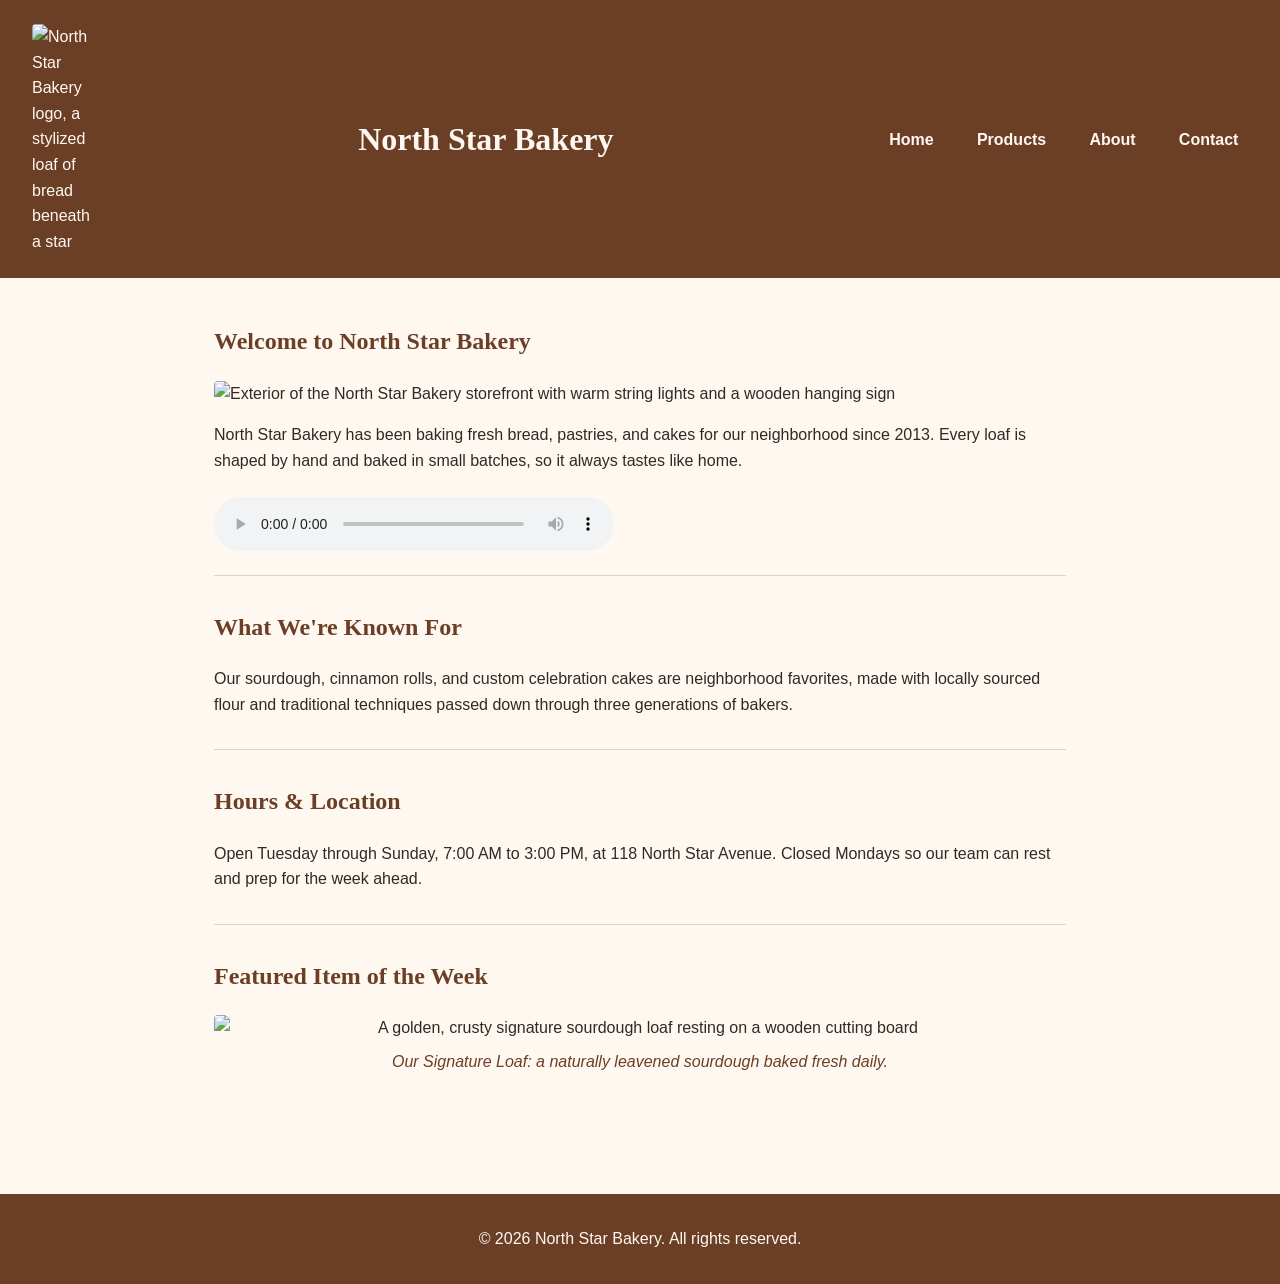
==== index.html @ a19bb2be "Add files via upload" ====
<!DOCTYPE html>
<html lang="en">
<head>
  <meta charset="UTF-8">
  <meta name="viewport" content="width=device-width, initial-scale=1.0">
  <title>North Star Bakery | Home</title>
  <link rel="stylesheet" href="styles.css">
</head>
<body>
  <header>
    <img src="bakery-logo.png" alt="North Star Bakery logo, a stylized loaf of bread beneath a star">
    <h1>North Star Bakery</h1>
    <nav>
      <ul>
        <li><a href="index.html">Home</a></li>
        <li><a href="products.html">Products</a></li>
        <li><a href="about.html">About</a></li>
        <li><a href="contact.html">Contact</a></li>
      </ul>
    </nav>
  </header>

  <main>
    <section aria-labelledby="welcome-heading">
      <h2 id="welcome-heading">Welcome to North Star Bakery</h2>
      <img src="bakery-storefront.jpg" alt="Exterior of the North Star Bakery storefront with warm string lights and a wooden hanging sign">
      <p>North Star Bakery has been baking fresh bread, pastries, and cakes for our neighborhood since 2013. Every loaf is shaped by hand and baked in small batches, so it always tastes like home.</p>
      <audio controls>
        <source src="bakery-welcome.mp3" type="audio/mpeg">
        Your browser does not support the audio element. Welcome message: North Star Bakery is a family-run neighborhood bakery dedicated to handmade bread, pastries, and cakes made fresh every morning.
      </audio>
    </section>

    <section aria-labelledby="known-for-heading">
      <h2 id="known-for-heading">What We're Known For</h2>
      <p>Our sourdough, cinnamon rolls, and custom celebration cakes are neighborhood favorites, made with locally sourced flour and traditional techniques passed down through three generations of bakers.</p>
    </section>

    <section aria-labelledby="hours-heading">
      <h2 id="hours-heading">Hours &amp; Location</h2>
      <p>Open Tuesday through Sunday, 7:00 AM to 3:00 PM, at 118 North Star Avenue. Closed Mondays so our team can rest and prep for the week ahead.</p>
    </section>

    <section aria-labelledby="featured-heading">
      <h2 id="featured-heading">Featured Item of the Week</h2>
      <figure>
        <img src="bakery-signature-loaf.jpg" alt="A golden, crusty signature sourdough loaf resting on a wooden cutting board">
        <figcaption>Our Signature Loaf: a naturally leavened sourdough baked fresh daily.</figcaption>
      </figure>
    </section>
  </main>

  <footer>
    <p>&copy; 2026 North Star Bakery. All rights reserved.</p>
  </footer>
</body>
</html>
---- styles.css ----
/* ==========================================================
   North Star Bakery — Design System
   Colors: cream, brown, peach, charcoal (4 colors)
   Fonts: Georgia (headings) + Verdana (body) (2 fonts)
   Mobile-first: base styles target small screens,
   the media query at the bottom adjusts for larger screens.
   ========================================================== */

:root {
  --color-bg: #FFF8F0;      /* cream */
  --color-primary: #6B3E26; /* brown */
  --color-accent: #D88C5A;  /* peach */
  --color-text: #2F2A26;    /* charcoal */
}

* {
  box-sizing: border-box;
}

body {
  margin: 0;
  font-family: Verdana, Geneva, sans-serif;
  background-color: var(--color-bg);
  color: var(--color-text);
  line-height: 1.6;
}

h1, h2, legend {
  font-family: Georgia, 'Times New Roman', serif;
  color: var(--color-primary);
}

a {
  color: var(--color-primary);
}

/* ---------- Header & Navigation (Flexbox) ---------- */

header {
  background-color: var(--color-primary);
  color: var(--color-bg);
  padding: 1rem;
  display: flex;
  flex-direction: column;
  align-items: center;
  text-align: center;
  gap: 0.5rem;
}

header h1 {
  color: var(--color-bg);
  margin: 0;
}

header img {
  width: 60px;
  height: auto;
}

nav ul {
  list-style: none;
  display: flex;
  flex-direction: column;
  gap: 0.5rem;
  padding: 0;
  margin: 0;
  text-align: center;
}

nav a {
  color: var(--color-bg);
  text-decoration: none;
  font-weight: bold;
  padding: 0.3rem 0.6rem;
}

nav a:hover,
nav a:focus {
  text-decoration: underline;
  color: var(--color-accent);
}

/* ---------- Main content ---------- */

main {
  max-width: 900px;
  margin: 0 auto;
  padding: 1.5rem;
}

main section {
  margin-bottom: 2rem;
  padding-bottom: 1rem;
  border-bottom: 1px solid #E0D3C2;
}

main section:last-child {
  border-bottom: none;
}

img {
  max-width: 100%;
  height: auto;
  display: block;
  margin: 0.5rem 0;
  border-radius: 4px;
}

figure {
  margin: 1rem 0;
  text-align: center;
}

figcaption {
  font-style: italic;
  color: var(--color-primary);
  margin-top: 0.5rem;
}

audio, video {
  width: 100%;
  max-width: 400px;
  margin-top: 0.5rem;
}

/* Product cards (Flexbox, column on mobile) */
.product-grid {
  display: flex;
  flex-direction: column;
  gap: 1.5rem;
}

/* ---------- Form ---------- */

form {
  display: flex;
  flex-direction: column;
  gap: 1rem;
  max-width: 500px;
  margin: 1rem auto 0;
}

fieldset {
  border: 2px solid var(--color-accent);
  border-radius: 6px;
  padding: 1rem;
}

legend {
  padding: 0 0.5rem;
  font-weight: bold;
}

label {
  display: block;
  margin-top: 0.75rem;
  margin-bottom: 0.25rem;
  font-weight: bold;
}

input, select, textarea {
  width: 100%;
  padding: 0.5rem;
  border: 1px solid #B99C7E;
  border-radius: 4px;
  font-family: inherit;
  font-size: 1rem;
}

button {
  align-self: flex-start;
  background-color: var(--color-primary);
  color: var(--color-bg);
  border: none;
  padding: 0.75rem 1.5rem;
  border-radius: 4px;
  font-size: 1rem;
  cursor: pointer;
}

button:hover,
button:focus {
  background-color: var(--color-accent);
  color: var(--color-text);
}

/* ---------- Footer ---------- */

footer {
  background-color: var(--color-primary);
  color: var(--color-bg);
  text-align: center;
  padding: 1rem;
  margin-top: 2rem;
}

/* ==========================================================
   Responsive layout for larger screens
   ========================================================== */

@media (min-width: 768px) {
  header {
    flex-direction: row;
    justify-content: space-between;
    text-align: left;
    padding: 1rem 2rem;
  }

  nav ul {
    flex-direction: row;
    gap: 1.5rem;
  }

  .product-grid {
    flex-direction: row;
    flex-wrap: wrap;
  }

  .product-grid section {
    flex: 1 1 30%;
  }
}
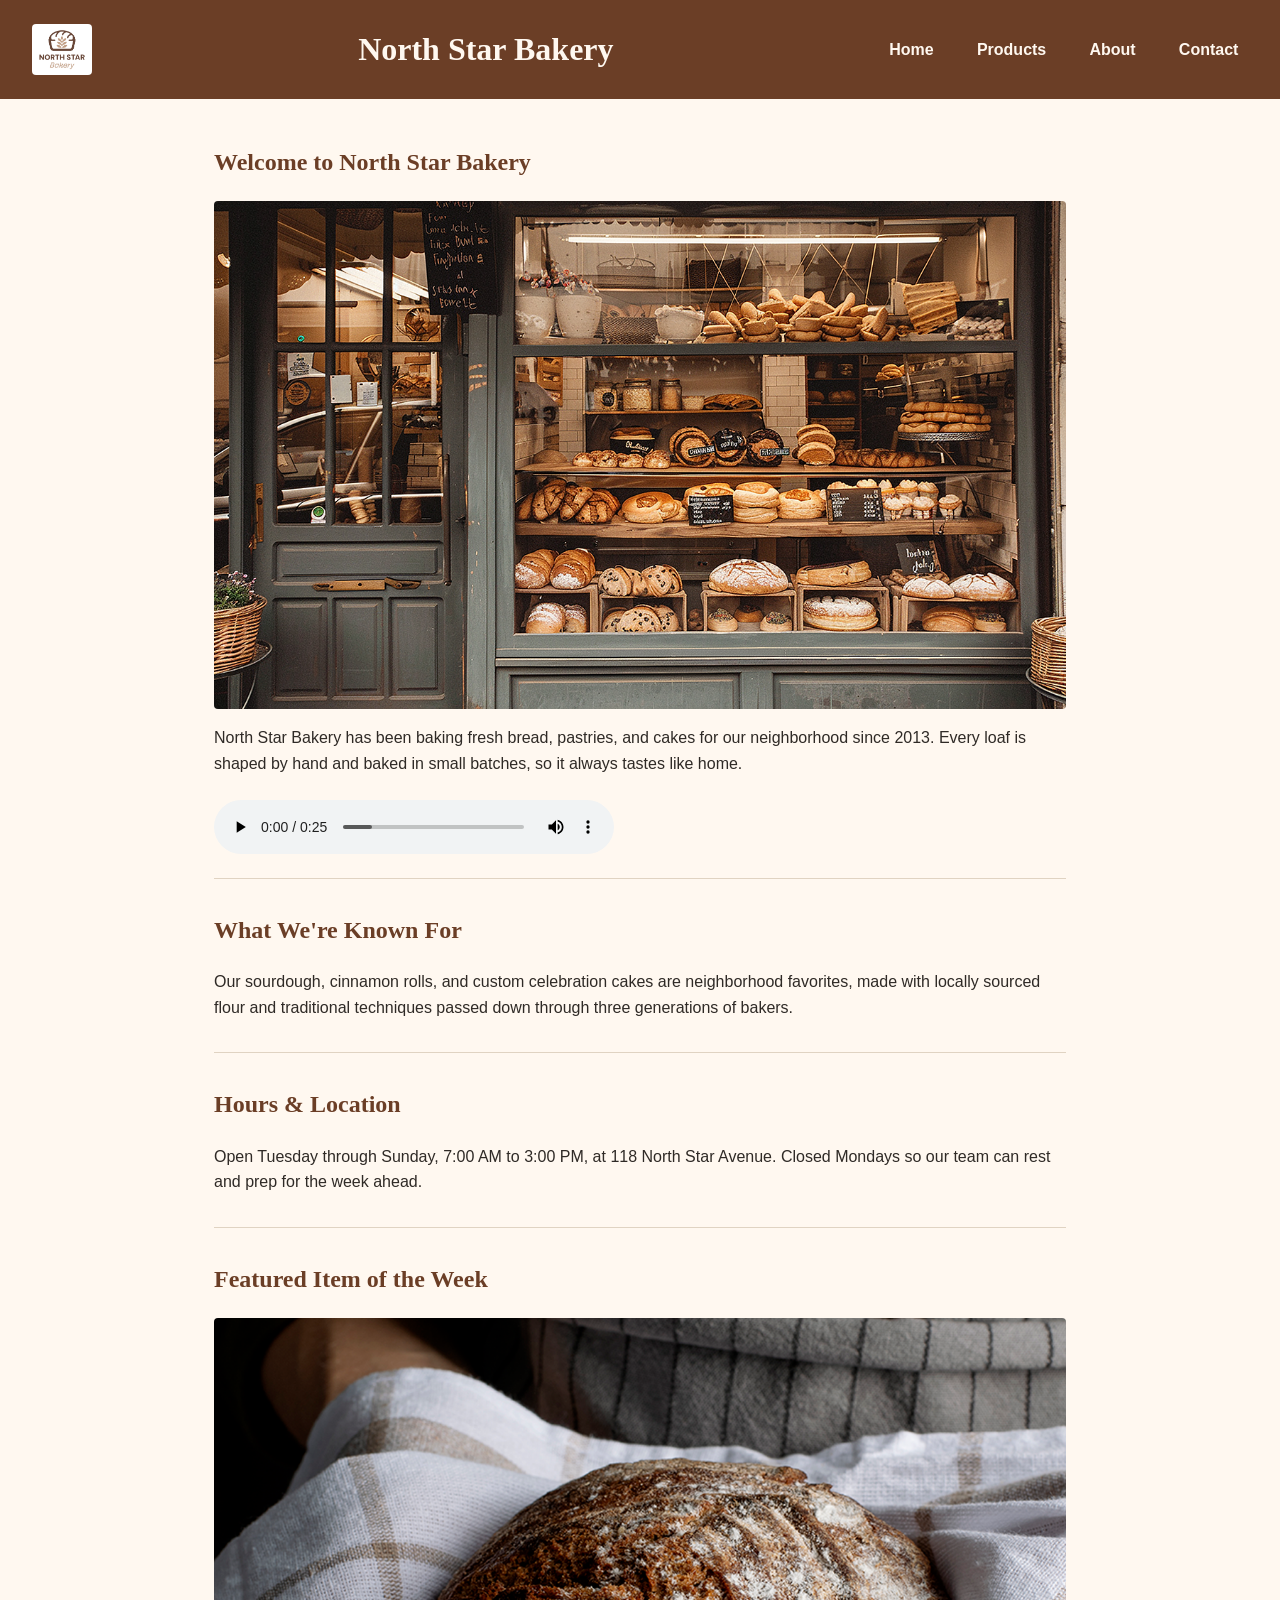
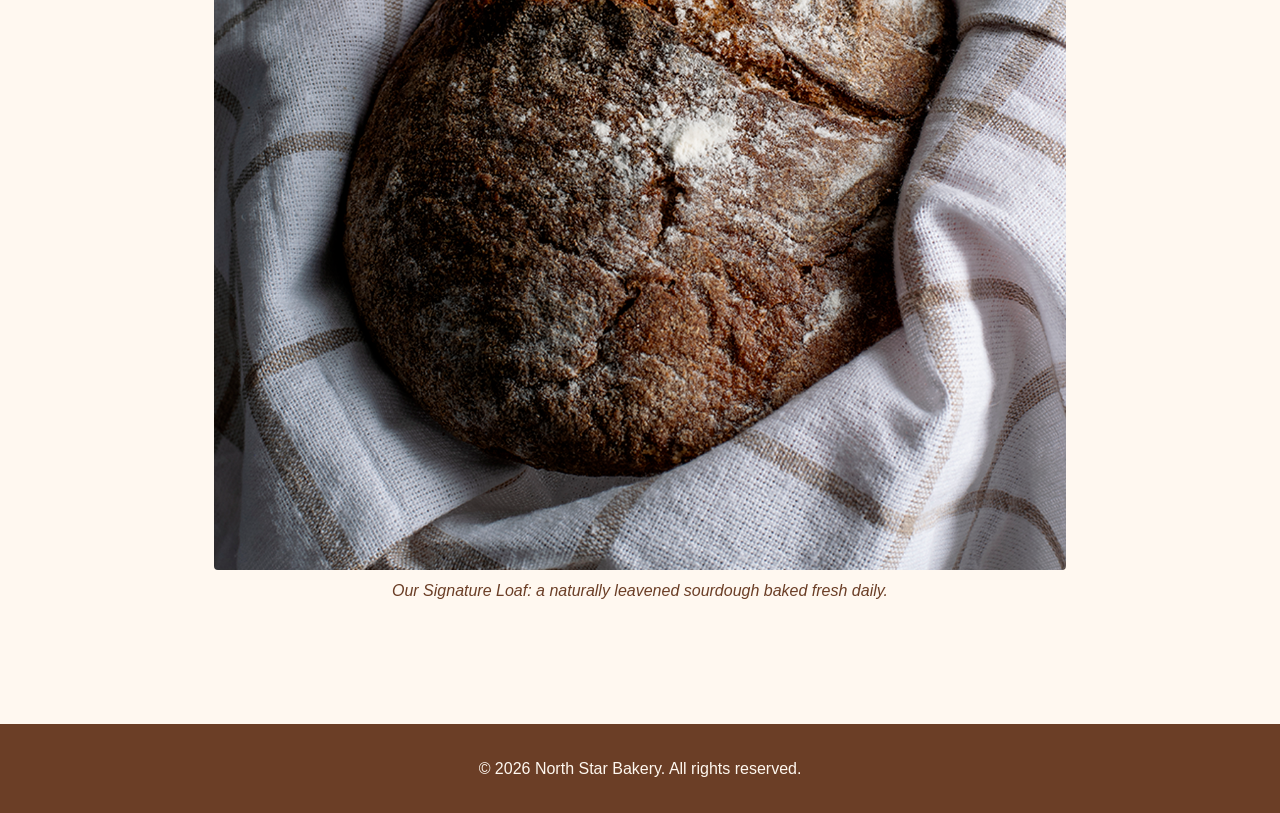
==== commit ec72f7ec: "Update index.html" ====
--- a/index.html
+++ b/index.html
@@ -8,7 +8,7 @@
 </head>
 <body>
   <header>
-    <img src="bakery-logo.png" alt="North Star Bakery logo, a stylized loaf of bread beneath a star">
+    <img src="bakery-logo_c.png" alt="North Star Bakery logo, a stylized loaf of bread beneath a star">
     <h1>North Star Bakery</h1>
     <nav>
       <ul>
@@ -23,10 +23,10 @@
   <main>
     <section aria-labelledby="welcome-heading">
       <h2 id="welcome-heading">Welcome to North Star Bakery</h2>
-      <img src="bakery-storefront.jpg" alt="Exterior of the North Star Bakery storefront with warm string lights and a wooden hanging sign">
+      <img src="bakery-storefront_c.png" alt="Exterior of the North Star Bakery storefront with warm string lights and a wooden hanging sign">
       <p>North Star Bakery has been baking fresh bread, pastries, and cakes for our neighborhood since 2013. Every loaf is shaped by hand and baked in small batches, so it always tastes like home.</p>
       <audio controls>
-        <source src="bakery-welcome.mp3" type="audio/mpeg">
+        <source src="bakery-welcome_c.mp3" type="audio/mpeg">
         Your browser does not support the audio element. Welcome message: North Star Bakery is a family-run neighborhood bakery dedicated to handmade bread, pastries, and cakes made fresh every morning.
       </audio>
     </section>
@@ -44,7 +44,7 @@
     <section aria-labelledby="featured-heading">
       <h2 id="featured-heading">Featured Item of the Week</h2>
       <figure>
-        <img src="bakery-signature-loaf.jpg" alt="A golden, crusty signature sourdough loaf resting on a wooden cutting board">
+        <img src="bakery-signature-loaf_c.png" alt="A golden, crusty signature sourdough loaf resting on a wooden cutting board">
         <figcaption>Our Signature Loaf: a naturally leavened sourdough baked fresh daily.</figcaption>
       </figure>
     </section>
@@ -55,3 +55,4 @@
   </footer>
 </body>
 </html>
+
